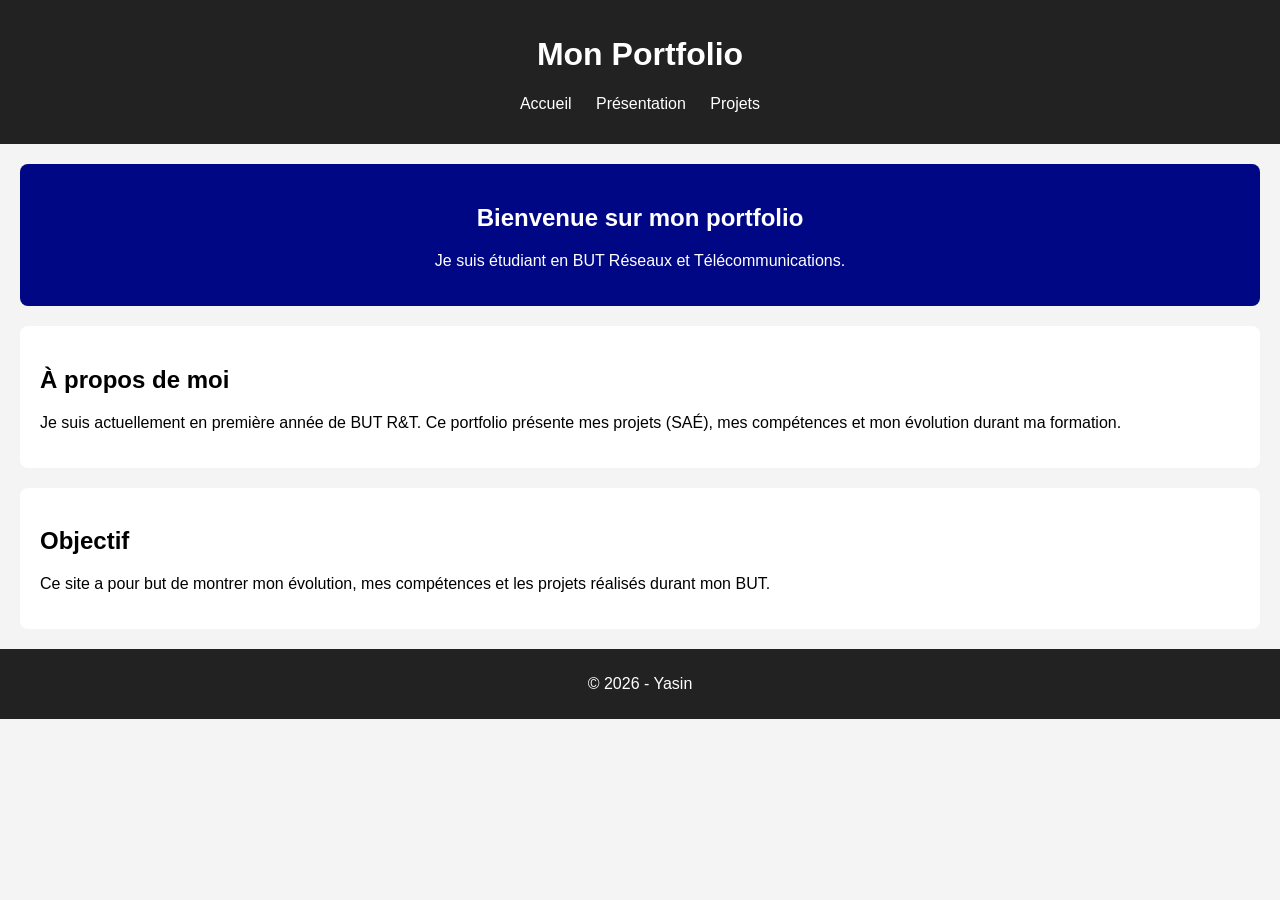
==== index.html @ dc9f2c79 "Add files via upload" ====
<!DOCTYPE html>
<html lang="fr">
<head>
    <meta charset="UTF-8">
    <title>Portfolio - Yasin</title>
    <link rel="stylesheet" href="style.css">
</head>
<body>

<header>
    <h1>Mon Portfolio</h1>
    <nav>
        <ul>
            <li><a href="index.html">Accueil</a></li>
            <li><a href="presentation.html">Présentation</a></li>
            <li><a href="sae.html">Projets</a></li>
        </ul>
    </nav>
</header>

<section class="hero">
    <h2>Bienvenue sur mon portfolio</h2>
    <p>Je suis étudiant en BUT Réseaux et Télécommunications.</p>
</section>

<section class="about">
    <h2>À propos de moi</h2>
    <p>
        Je suis actuellement en première année de BUT R&T.
        Ce portfolio présente mes projets (SAÉ), mes compétences
        et mon évolution durant ma formation.
    </p>
</section>

<section class="objectif">
    <h2>Objectif</h2>
    <p>
        Ce site a pour but de montrer mon évolution, mes compétences
        et les projets réalisés durant mon BUT.
    </p>
</section>

<footer>
    <p>© 2026 - Yasin</p>
</footer>

</body>
</html>
---- style.css ----
body {
    font-family: Arial, sans-serif;
    margin: 0;
    background-color: #f4f4f4;
}

header {
    background-color: #222;
    color: white;
    padding: 15px;
    text-align: center;
}

nav ul {
    list-style: none;
    padding: 0;
}

nav ul li {
    display: inline;
    margin: 0 10px;
}

nav ul li a {
    color: white;
    text-decoration: none;
}

section {
    padding: 20px;
    margin: 20px;
    background: white;
    border-radius: 8px;
}

.hero {
    background-color: #000785;
    color: white;
    text-align: center;
}

footer {
    text-align: center;
    padding: 10px;
    background-color: #222;
    color: white;
}
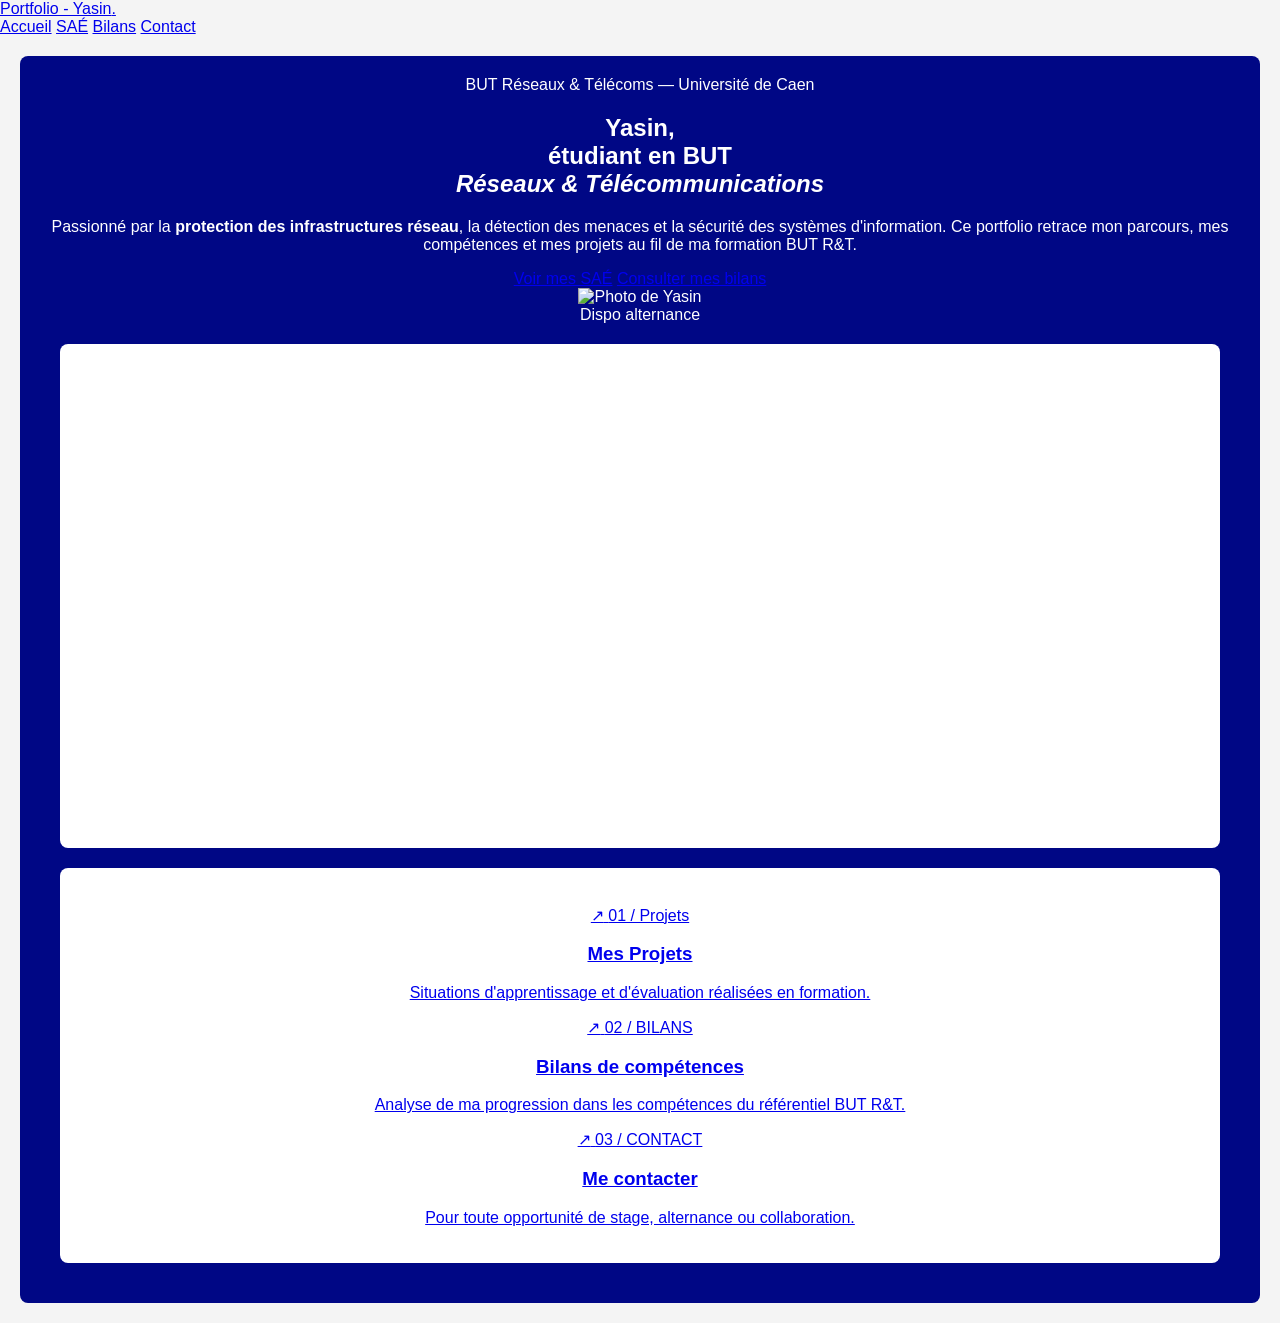
==== commit ea66b4f0: "Update index.html" ====
--- a/index.html
+++ b/index.html
@@ -1,48 +1,132 @@
 <!DOCTYPE html>
 <html lang="fr">
 <head>
-    <meta charset="UTF-8">
-    <title>Portfolio - Yasin</title>
-    <link rel="stylesheet" href="style.css">
+  <meta charset="UTF-8" />
+  <meta name="viewport" content="width=device-width, initial-scale=1.0" />
+  <title>Yasin — Portfolio BUT R&T</title>
+  <link rel="stylesheet" href="style.css" />
 </head>
 <body>
 
-<header>
-    <h1>Mon Portfolio</h1>
+  <div class="wrap">
+
+    <!-- NAV -->
     <nav>
-        <ul>
-            <li><a href="index.html">Accueil</a></li>
-            <li><a href="presentation.html">Présentation</a></li>
-            <li><a href="sae.html">Projets</a></li>
-        </ul>
+      <a href="index.html" class="nav-logo">Portfolio - Yasin<span>.</span></a>
+      <div class="nav-menu">
+        <a href="index.html" class="active">Accueil</a>
+        <a href="sae.html">SAÉ</a>
+        <a href="bilans.html">Bilans</a>
+        <a href="contact.html">Contact</a>
+      </div>
     </nav>
-</header>
 
-<section class="hero">
-    <h2>Bienvenue sur mon portfolio</h2>
-    <p>Je suis étudiant en BUT Réseaux et Télécommunications.</p>
-</section>
+    <!-- HERO -->
+    <section class="hero">
+      <div>
+        <div class="hero-eyebrow">
+          <span class="eyebrow-line"></span>
+          BUT Réseaux &amp; Télécoms — Université de Caen
+        </div>
+        <h1>
+          Yasin,<br>
+          étudiant en BUT<br>
+          <em>Réseaux & Télécommunications</em>
+        </h1>
+        <p class="hero-sub">
+          Passionné par la <strong>protection des infrastructures réseau</strong>,
+          la détection des menaces et la sécurité des systèmes d'information.
+          Ce portfolio retrace mon parcours, mes compétences et mes projets
+          au fil de ma formation BUT R&amp;T.
+        </p>
+        <div class="cta-row">
+          <a href="sae.html" class="btn-main">Voir mes SAÉ</a>
+          <a href="bilans.html" class="btn-ghost">Consulter mes bilans</a>
+        </div>
+      </div>
 
-<section class="about">
-    <h2>À propos de moi</h2>
-    <p>
-        Je suis actuellement en première année de BUT R&T.
-        Ce portfolio présente mes projets (SAÉ), mes compétences
-        et mon évolution durant ma formation.
-    </p>
-</section>
+    <!-- Photo professionnelle -->
+<div class="photo-block">
+  <div class="photo-frame">
+    <img src="photo1.png" alt="Photo de Yasin" style="width:100%;height:100%;object-fit:cover;">
+  </div>
+  <div class="availability">
+    <span class="avail-dot"></span>
+    Dispo alternance
+  </div>
+</div>
 
-<section class="objectif">
-    <h2>Objectif</h2>
-    <p>
-        Ce site a pour but de montrer mon évolution, mes compétences
-        et les projets réalisés durant mon BUT.
-    </p>
-</section>
+    <!-- PRÉSENTATION -->
+    <section>
+      <div class="section-label">
+        <span class="section-label-text">Qui suis-je &amp; pourquoi ce portfolio</span>
+        <span class="section-label-line"></span>
+      </div>
+      <div class="about-grid">
 
-<footer>
-    <p>© 2026 - Yasin</p>
-</footer>
+        <div class="about-card">
+          <div class="about-num">01</div>
+          <h3>Mon parcours</h3>
+          <p>Actuellement en 1er année de BUT R&amp;T à l'Université de Caen, j'envisage une poursuite d'étude en Master ou en École d'Ingénieurs après mon BUT.</p>
+        </div>
+
+        <div class="about-card">
+          <div class="about-num">02</div>
+          <h3>Mon objectif</h3>
+          <p>Mon objectif final serait de  <strong>créer mon entreprise</strong> spécialisé en sécurité des SI mais également en réseaux.</p>
+        </div>
+
+        <div class="about-card">
+          <div class="about-num">03</div>
+          <h3>Ce que vous allez découvrir</h3>
+          <p>Ce site a pour but de vous faire découvrir mes différents projets réalisés en cours d'année, ainsi que mes compétences et mes réflexions sur le métier.</p>
+        </div>
+
+        <div class="about-card">
+          <div class="about-num">04</div>
+          <h3>Ma démarche</h3>
+          <p>Chaque projet est l'occasion d'approfondir mes compétences techniques, de développer mon autonomie et de progresser vers un profil professionnel solide.</p>
+        </div>
+
+      </div>
+    </section>
+
+    <!-- NAVIGATION PAGES -->
+    <section>
+      <div class="section-label">
+        <span class="section-label-text">Navigation — pages du portfolio</span>
+        <span class="section-label-line"></span>
+      </div>
+      <div class="pages-grid">
+
+        <a href="sae.html" class="page-card">
+          <span class="page-arrow">↗</span>
+          <span class="page-num">01 / Projets</span>
+          <h3>Mes Projets</h3>
+          <p>Situations d'apprentissage et d'évaluation réalisées en formation.</p>
+          <div class="page-bottom-bar"></div>
+        </a>
+
+        <a href="bilans.html" class="page-card">
+          <span class="page-arrow">↗</span>
+          <span class="page-num">02 / BILANS</span>
+          <h3>Bilans de compétences</h3>
+          <p>Analyse de ma progression dans les compétences du référentiel BUT R&amp;T.</p>
+          <div class="page-bottom-bar"></div>
+        </a>
+
+        <a href="contact.html" class="page-card">
+          <span class="page-arrow">↗</span>
+          <span class="page-num">03 / CONTACT</span>
+          <h3>Me contacter</h3>
+          <p>Pour toute opportunité de stage, alternance ou collaboration.</p>
+          <div class="page-bottom-bar"></div>
+        </a>
+
+      </div>
+    </section>
+
+  </div><!-- /wrap -->
 
 </body>
-</html>+</html>
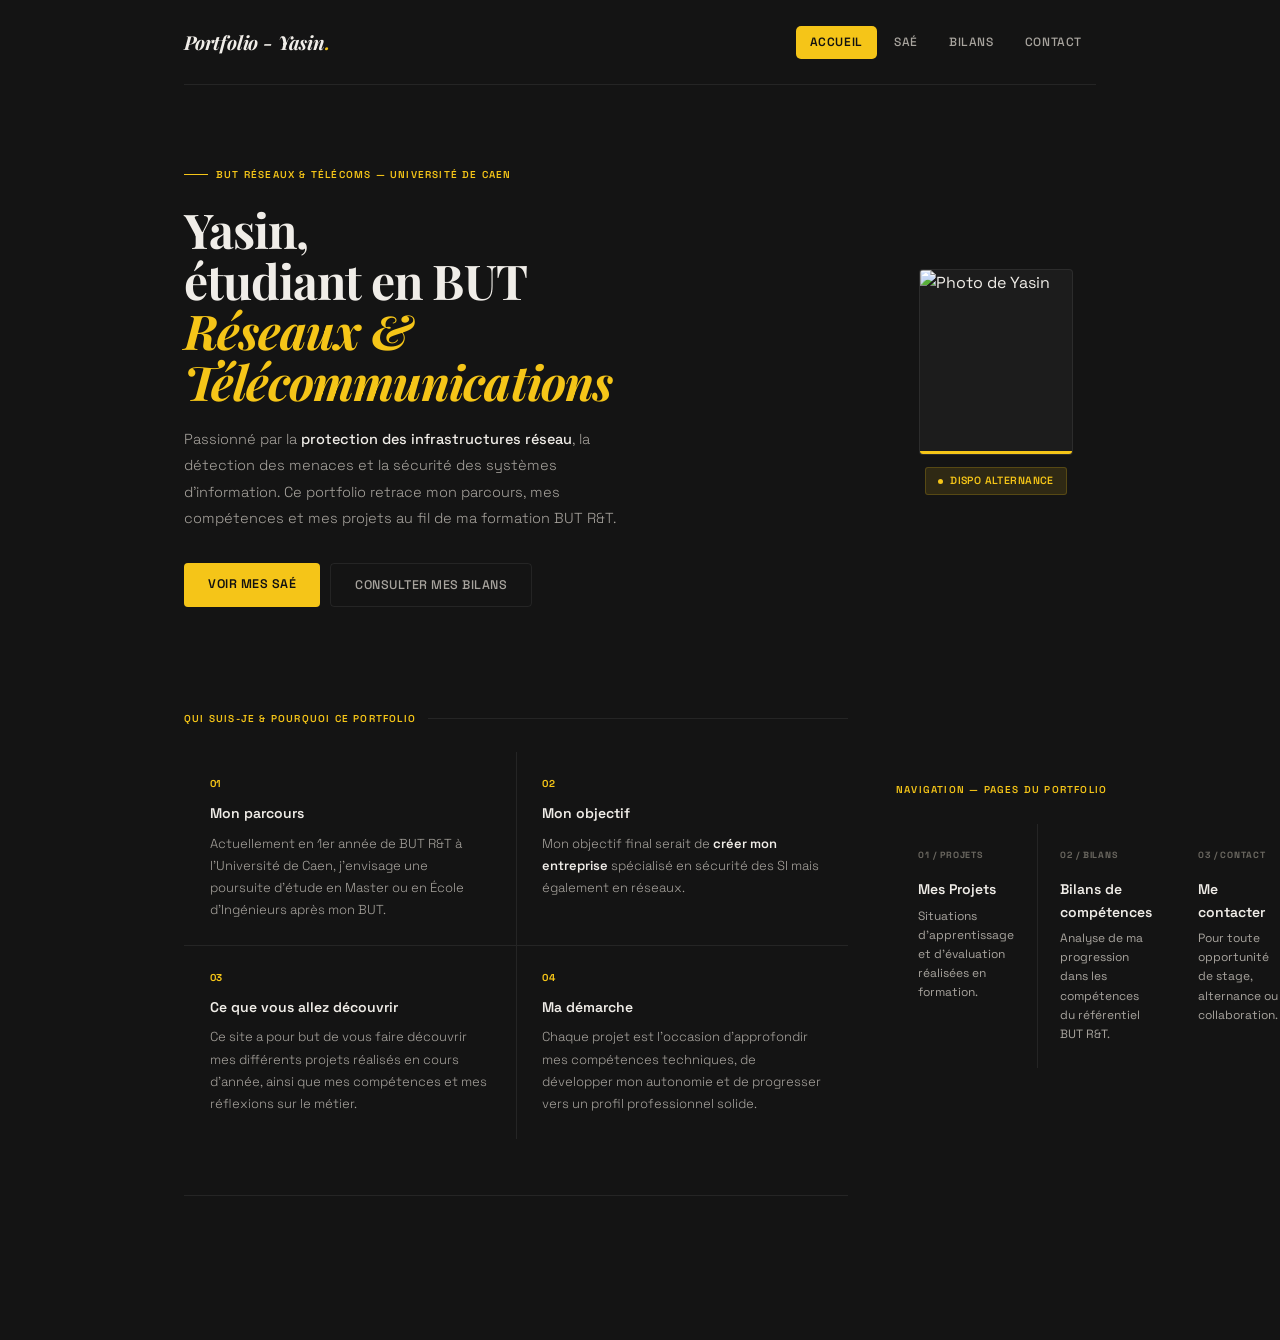
==== commit 1e060d9d: "Update index.html" ====
--- a/index.html
+++ b/index.html
@@ -100,7 +100,6 @@
       <div class="pages-grid">
 
         <a href="sae.html" class="page-card">
-          <span class="page-arrow">↗</span>
           <span class="page-num">01 / Projets</span>
           <h3>Mes Projets</h3>
           <p>Situations d'apprentissage et d'évaluation réalisées en formation.</p>
@@ -108,7 +107,6 @@
         </a>
 
         <a href="bilans.html" class="page-card">
-          <span class="page-arrow">↗</span>
           <span class="page-num">02 / BILANS</span>
           <h3>Bilans de compétences</h3>
           <p>Analyse de ma progression dans les compétences du référentiel BUT R&amp;T.</p>
@@ -116,7 +114,6 @@
         </a>
 
         <a href="contact.html" class="page-card">
-          <span class="page-arrow">↗</span>
           <span class="page-num">03 / CONTACT</span>
           <h3>Me contacter</h3>
           <p>Pour toute opportunité de stage, alternance ou collaboration.</p>
--- a/style.css
+++ b/style.css
@@ -1,40 +1,402 @@
+@import url('https://fonts.googleapis.com/css2?family=Space+Grotesk:wght@300;400;500;600;700&family=Playfair+Display:ital,wght@0,700;1,700&display=swap');
+
+/* =====================
+   RESET & BASE
+   ===================== */
+*, *::before, *::after {
+  box-sizing: border-box;
+  margin: 0;
+  padding: 0;
+}
+
+:root {
+  --bg:       #141414;
+  --bg2:      #1c1c1c;
+  --bg3:      #242424;
+  --bg4:      #2e2e2e;
+  --yellow:   #f5c518;
+  --yellow2:  #e6b800;
+  --yellow-dim: rgba(245, 197, 24, 0.12);
+  --text:     #f0ede8;
+  --text2:    #a8a49e;
+  --text3:    #6a6760;
+  --border:   rgba(255, 255, 255, 0.07);
+  --border-y: rgba(245, 197, 24, 0.2);
+}
+
+html { scroll-behavior: smooth; }
+
 body {
-    font-family: Arial, sans-serif;
-    margin: 0;
-    background-color: #f4f4f4;
-}
-
-header {
-    background-color: #222;
-    color: white;
-    padding: 15px;
-    text-align: center;
-}
-
-nav ul {
-    list-style: none;
-    padding: 0;
-}
-
-nav ul li {
-    display: inline;
-    margin: 0 10px;
-}
-
-nav ul li a {
-    color: white;
-    text-decoration: none;
-}
-
+  font-family: 'Space Grotesk', sans-serif;
+  color: var(--text);
+  background: var(--bg);
+  line-height: 1.6;
+  -webkit-font-smoothing: antialiased;
+}
+
+/* ===================== LAYOUT ===================== */
+.wrap {
+  max-width: 960px;
+  margin: 0 auto;
+  padding: 0 1.5rem 5rem;
+}
+
+/* ===================== NAVIGATION ===================== */
+nav {
+  display: flex;
+  justify-content: space-between;
+  align-items: center;
+  padding: 1.6rem 0;
+  border-bottom: 0.5px solid var(--border);
+}
+
+.nav-logo {
+  font-family: 'Playfair Display', serif;
+  font-size: 1.2rem;
+  font-weight: 700;
+  font-style: italic;
+  color: var(--text);
+  letter-spacing: -0.01em;
+  text-decoration: none;
+}
+
+.nav-logo span { color: var(--yellow); }
+
+.nav-menu { display: flex; gap: 0.2rem; }
+
+.nav-menu a {
+  font-size: 12px;
+  font-weight: 500;
+  color: var(--text2);
+  text-decoration: none;
+  padding: 7px 14px;
+  border-radius: 5px;
+  letter-spacing: 0.05em;
+  text-transform: uppercase;
+  transition: background 0.15s, color 0.15s;
+}
+
+.nav-menu a:hover { background: var(--bg3); color: var(--text); }
+.nav-menu a.active { background: var(--yellow); color: #111; font-weight: 600; }
+
+/* ===================== HERO ===================== */
+.hero {
+  display: grid;
+  grid-template-columns: 1fr 200px;
+  gap: 3rem;
+  align-items: center;
+  padding: 4.5rem 0 4rem;
+  border-bottom: 0.5px solid var(--border);
+}
+
+.hero-eyebrow {
+  display: inline-flex;
+  align-items: center;
+  gap: 8px;
+  font-size: 10px;
+  font-weight: 600;
+  letter-spacing: 0.12em;
+  text-transform: uppercase;
+  color: var(--yellow);
+  margin-bottom: 1.3rem;
+}
+
+.eyebrow-line {
+  width: 24px;
+  height: 1px;
+  background: var(--yellow);
+  display: inline-block;
+}
+
+.hero h1 {
+  font-family: 'Playfair Display', serif;
+  font-size: 3rem;
+  font-weight: 700;
+  line-height: 1.06;
+  letter-spacing: -0.02em;
+  color: var(--text);
+  margin-bottom: 1.2rem;
+}
+
+.hero h1 em { font-style: italic; color: var(--yellow); }
+
+.hero-sub {
+  font-size: 14.5px;
+  color: var(--text2);
+  line-height: 1.8;
+  max-width: 460px;
+  margin-bottom: 2rem;
+  font-weight: 300;
+}
+
+.hero-sub strong { font-weight: 500; color: var(--text); }
+
+.cta-row { display: flex; gap: 10px; flex-wrap: wrap; }
+
+/* ===================== BOUTONS ===================== */
+.btn-main {
+  font-family: 'Space Grotesk', sans-serif;
+  font-size: 12.5px;
+  font-weight: 600;
+  background: var(--yellow);
+  color: #111;
+  padding: 11px 24px;
+  border-radius: 4px;
+  border: none;
+  cursor: pointer;
+  letter-spacing: 0.04em;
+  text-transform: uppercase;
+  text-decoration: none;
+  display: inline-block;
+  transition: background 0.2s, transform 0.15s;
+}
+
+.btn-main:hover { background: var(--yellow2); transform: translateY(-1px); }
+
+.btn-ghost {
+  font-family: 'Space Grotesk', sans-serif;
+  font-size: 12.5px;
+  font-weight: 500;
+  background: transparent;
+  color: var(--text2);
+  padding: 11px 24px;
+  border-radius: 4px;
+  border: 0.5px solid var(--border);
+  cursor: pointer;
+  letter-spacing: 0.04em;
+  text-transform: uppercase;
+  text-decoration: none;
+  display: inline-block;
+  transition: border-color 0.2s, color 0.2s;
+}
+
+.btn-ghost:hover { border-color: var(--border-y); color: var(--yellow); }
+
+/* ===================== PHOTO ===================== */
+.photo-block {
+  display: flex;
+  flex-direction: column;
+  align-items: center;
+  gap: 12px;
+}
+
+.photo-frame {
+  width: 154px;
+  height: 186px;
+  border-radius: 4px;
+  background: var(--bg2);
+  border: 0.5px solid var(--border);
+  display: flex;
+  flex-direction: column;
+  align-items: center;
+  justify-content: center;
+  gap: 10px;
+  position: relative;
+  overflow: hidden;
+}
+
+.photo-frame::after {
+  content: '';
+  position: absolute;
+  bottom: 0; left: 0; right: 0;
+  height: 3px;
+  background: var(--yellow);
+}
+
+/* Pour remplacer le placeholder par ta photo :
+   Dans index.html, remplace .photo-avatar + .photo-label par :
+   <img src="images/photo.jpg" alt="Photo de Yasin" style="width:100%;height:100%;object-fit:cover;"> */
+
+.photo-avatar {
+  width: 60px;
+  height: 60px;
+  border-radius: 50%;
+  background: var(--bg3);
+  border: 0.5px solid var(--border-y);
+  display: flex;
+  align-items: center;
+  justify-content: center;
+}
+
+.photo-label {
+  font-size: 10px;
+  color: var(--text3);
+  text-align: center;
+  line-height: 1.5;
+  letter-spacing: 0.03em;
+}
+
+.availability {
+  display: inline-flex;
+  align-items: center;
+  gap: 7px;
+  font-size: 10.5px;
+  color: var(--yellow);
+  font-weight: 600;
+  background: var(--yellow-dim);
+  padding: 5px 12px;
+  border-radius: 3px;
+  letter-spacing: 0.04em;
+  text-transform: uppercase;
+  border: 0.5px solid var(--border-y);
+}
+
+.avail-dot {
+  width: 5px;
+  height: 5px;
+  border-radius: 50%;
+  background: var(--yellow);
+  display: inline-block;
+}
+
+/* ===================== SECTIONS ===================== */
 section {
-    padding: 20px;
-    margin: 20px;
-    background: white;
-    border-radius: 8px;
-}
-
-.hero {
-    background-color: #000785;
+  padding: 3.5rem 0;
+  border-bottom: 0.5px solid var(--border);
+}
+
+section:last-child { border-bottom: none; }
+
+.section-label {
+  display: flex;
+  align-items: center;
+  gap: 12px;
+  margin-bottom: 1.6rem;
+}
+
+.section-label-text {
+  font-size: 10px;
+  font-weight: 600;
+  letter-spacing: 0.12em;
+  text-transform: uppercase;
+  color: var(--yellow);
+  white-space: nowrap;
+}
+
+.section-label-line {
+  flex: 1;
+  height: 0.5px;
+  background: var(--border);
+}
+
+/* ===================== ABOUT CARDS ===================== */
+.about-grid {
+  display: grid;
+  grid-template-columns: 1fr 1fr;
+  gap: 1px;
+  background: var(--border);
+}
+
+.about-card {
+  background: var(--bg);
+  padding: 1.5rem 1.6rem;
+  transition: background 0.2s;
+}
+
+.about-card:hover { background: var(--bg2); }
+
+.about-num {
+  font-size: 10px;
+  font-weight: 700;
+  color: var(--yellow);
+  letter-spacing: 0.08em;
+  margin-bottom: 10px;
+}
+
+.about-card h3 {
+  font-size: 14px;
+  font-weight: 600;
+  color: var(--text);
+  margin-bottom: 8px;
+}
+
+.about-card p {
+  font-size: 13px;
+  color: var(--text2);
+  line-height: 1.7;
+  font-weight: 300;
+}
+
+.about-card p strong { font-weight: 600; color: var(--text); }
+
+/* ===================== PAGE CARDS ===================== */
+.pages-grid {
+  display: grid;
+  grid-template-columns: repeat(3, 1fr);
+  gap: 1px;
+  background: var(--border);
+}
+
+.page-card {
+  background: var(--bg);
+  padding: 1.5rem 1.4rem;
+  text-decoration: none;
+  color: inherit;
+  display: block;
+  transition: background 0.2s;
+  position: relative;
+}
+
+.page-card:hover { background: var(--bg2); }
+
+.page-num {
+  font-size: 9px;
+  font-weight: 700;
+  letter-spacing: 0.1em;
+  color: var(--text3);
+  margin-bottom: 1rem;
+  display: block;
+  text-transform: uppercase;
+}
+
+.page-card h3 {
+  font-size: 14px;
+  font-weight: 600;
+  color: var(--text);
+  margin-bottom: 6px;
+}
+
+.page-card p {
+  font-size: 12px;
+  color: var(--text2);
+  line-height: 1.6;
+}
+
+.page-arrow {
+  position: absolute;
+  top: 1.5rem;
+  right: 1.4rem;
+  color: var(--text3);
+  font-size: 16px;
+  transition: color 0.2s, transform 0.2s;
+}
+
+.page-card:hover .page-arrow { color: var(--yellow); transform: translate(2px, -2px); }
+
+.page-bottom-bar {
+  position: absolute;
+  bottom: 0; left: 0; right: 0;
+  height: 2px;
+  background: var(--yellow);
+  transform: scaleX(0);
+  transform-origin: left;
+  transition: transform 0.3s;
+}
+
+.page-card:hover .page-bottom-bar { transform: scaleX(1); }
+
+/* ===================== RESPONSIVE ===================== */
+@media (max-width: 720px) {
+  .hero { grid-template-columns: 1fr; text-align: center; }
+  .hero-eyebrow { justify-content: center; }
+  .photo-block { order: -1; }
+  .hero h1 { font-size: 2.2rem; }
+  .hero-sub { max-width: 100%; }
+  .cta-row { justify-content: center; }
+  .about-grid { grid-template-columns: 1fr; }
+  .pages-grid { grid-template-columns: 1fr; }
+  .nav-menu a { padding: 6px 9px; font-size: 11px; }
+}    background-color: #000785;
     color: white;
     text-align: center;
 }
@@ -44,4 +406,4 @@
     padding: 10px;
     background-color: #222;
     color: white;
-}+}
